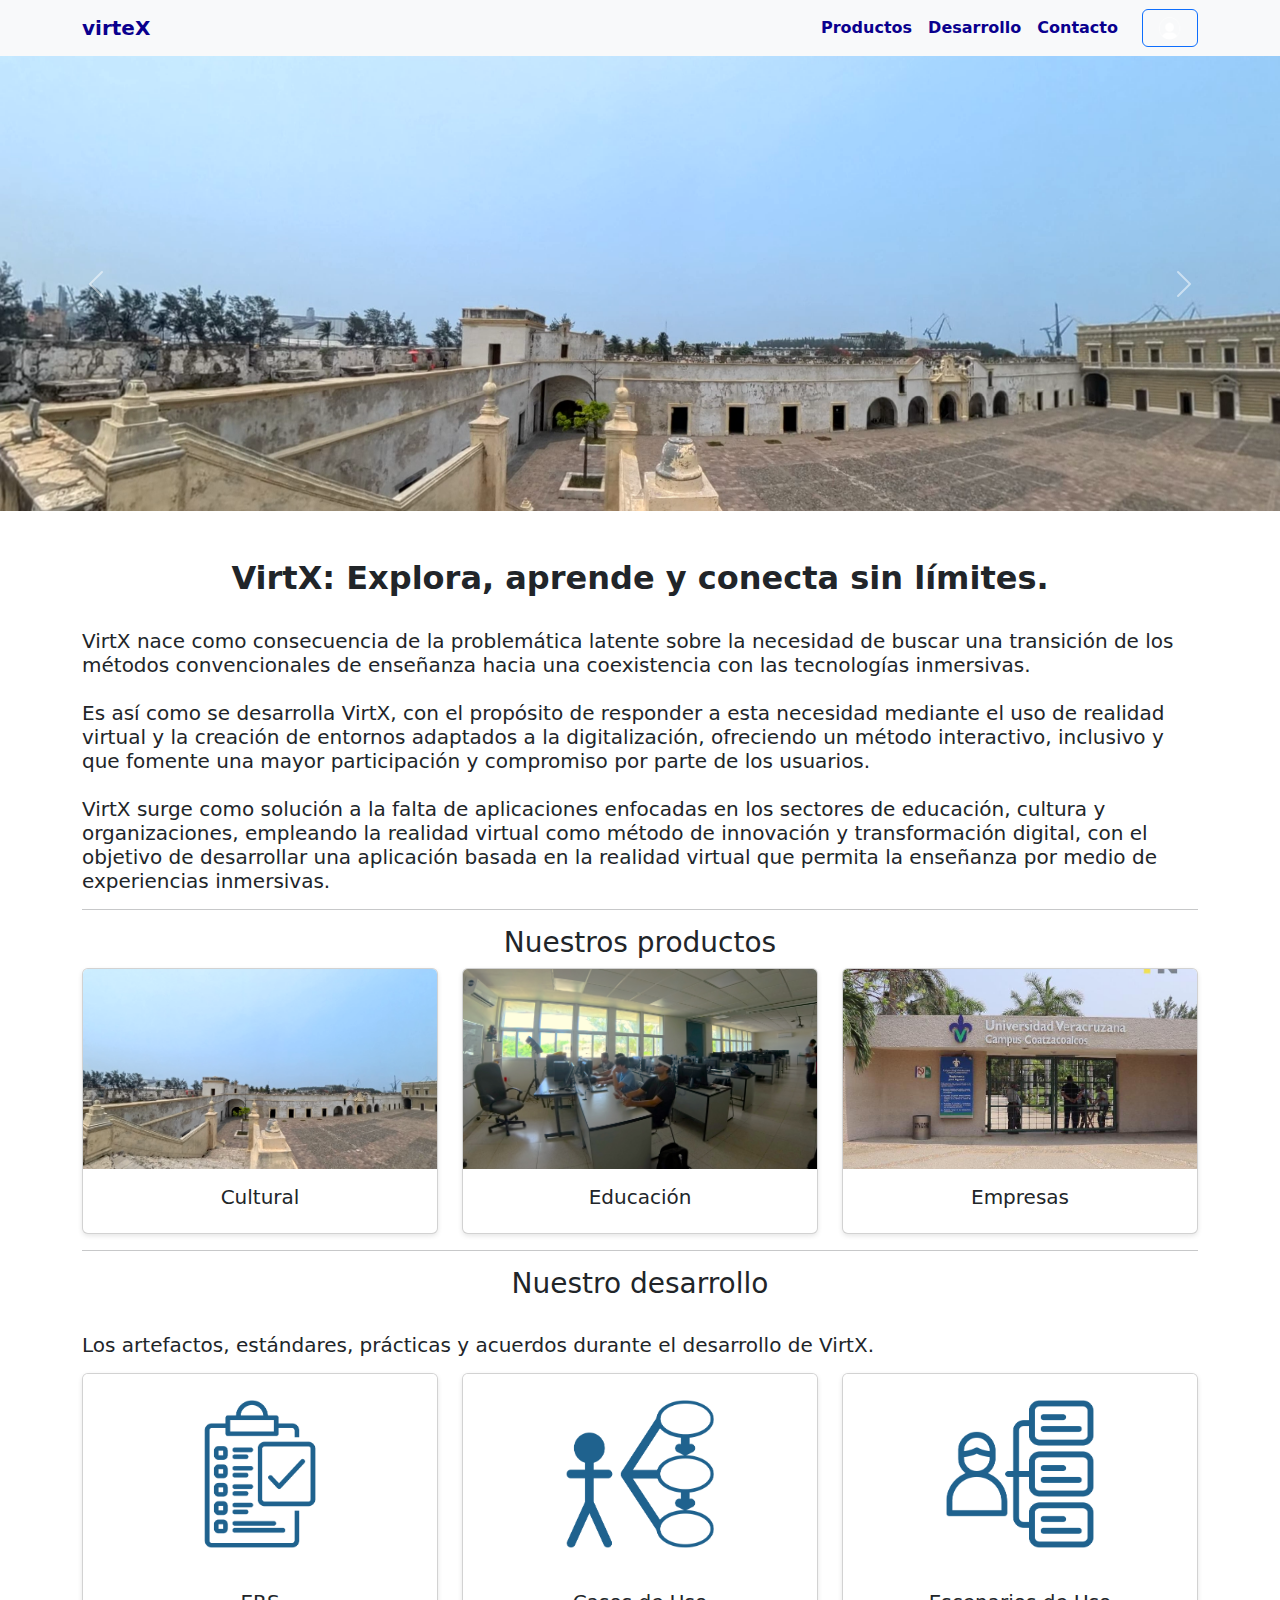
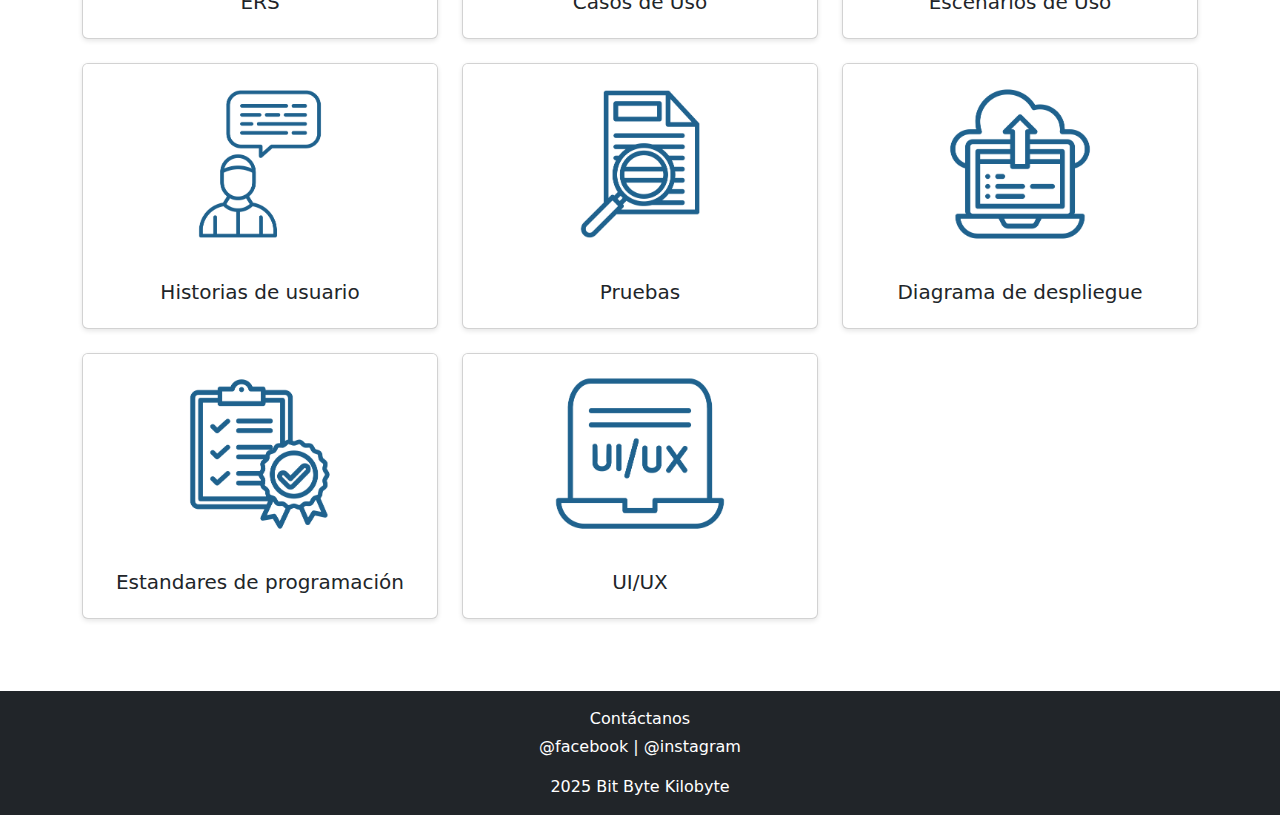
==== index.html @ a764350a "iuuskd" ====
<!DOCTYPE html>
<html lang="es">
<head>
    <meta charset="UTF-8">
    <meta name="viewport" content="width=device-width, initial-scale=1.0">
    <link href="https://fonts.googleapis.com/css2?family=Inter:wght@100;200;300;400;500;600;700;800;900&family=Montserrat:wght@100;200;300;400;500;600;700;800;900&display=swap" rel="stylesheet">
    <link href="main.css" rel="stylesheet">
    <!-- Bootstrap CSS -->
    <link href="https://cdn.jsdelivr.net/npm/bootstrap@5.3.2/dist/css/bootstrap.min.css" rel="stylesheet">
    <title>VirteX</title>
</head>
<body>

<!-- Navbar -->
<nav class="navbar navbar-expand-lg navbar-light bg-light">
    <div class="container">
        <a class="navbar-brand" href="#">virteX</a>
        <button class="navbar-toggler" type="button" data-bs-toggle="collapse" data-bs-target="#navbarNav">
            <span class="navbar-toggler-icon"></span>
        </button>
        <div class="collapse navbar-collapse" id="navbarNav">
            <ul class="navbar-nav ms-auto">
                <li class="nav-item"><a class="nav-link" href="#productos">Productos</a></li>
                <li class="nav-item"><a class="nav-link" href="#desarrollo">Desarrollo</a></li>
                <li class="nav-item"><a class="nav-link" href="#">Contacto</a></li>
            </ul>
            <a href="login.html" class="btn btn-outline-primary ms-3">
                <img src="./images/14.png" alt="Login" width="30">
            </a>
        </div>
    </div>
</nav>

<!-- Carousel -->
<div id="carouselExample" class="carousel slide" data-bs-ride="carousel">
    <div class="carousel-inner">
        <div class="carousel-item active">
            <img src="./images/10.png" class="d-block w-100" alt="Imagen 1">
        </div>
        <div class="carousel-item">
            <img src="./images/12.jpg" class="d-block w-100" alt="Imagen 2">
        </div>
        <div class="carousel-item">
            <img src="./images/11.png" class="d-block w-100" alt="Imagen 3">
        </div>
    </div>
    <button class="carousel-control-prev" type="button" data-bs-target="#carouselExample" data-bs-slide="prev">
        <span class="carousel-control-prev-icon"></span>
    </button>
    <button class="carousel-control-next" type="button" data-bs-target="#carouselExample" data-bs-slide="next">
        <span class="carousel-control-next-icon"></span>
    </button>
</div>


<!-- Main Content -->
<div class="container mt-5">
    <div class="text-center">
        <h2 class="fw-bold">VirtX: Explora, aprende y conecta sin límites.</h2>
        <h3>
        <p class="lead">
            <br>
            VirtX nace como consecuencia de la problemática latente sobre la necesidad de buscar una transición
            de los métodos convencionales de enseñanza hacia una coexistencia con las tecnologías inmersivas.
            <br> <br>
            Es así como se desarrolla VirtX, con el propósito de responder a esta necesidad mediante el uso de realidad
            virtual y la creación de entornos adaptados a la digitalización, ofreciendo un método interactivo, inclusivo
            y que fomente una mayor participación y compromiso por parte de los usuarios.
            <br> <br>
            VirtX surge como solución a la falta de aplicaciones enfocadas en los sectores de educación, cultura y organizaciones,
            empleando la realidad virtual como método de innovación y transformación digital, con el objetivo de desarrollar una
            aplicación basada en la realidad virtual que permita la enseñanza por medio de experiencias inmersivas.
        </p>
        </h3>

    </div>

    <hr>

    <h3 class="text-center" id="productos">Nuestros productos</h3>
    <div class="row text-center">
        <div class="col-md-4">
            <div class="card">
                <img src="./images/10.png" class="card-img-top" alt="Cultural">
                <div class="card-body">
                    <h5 class="card-title">Cultural</h5>
                </div>
            </div>
        </div>
        <div class="col-md-4">
            <div class="card">
                <img src="./images/20.jpg" class="card-img-top" alt="Educación">
                <div class="card-body">
                    <h5 class="card-title">Educación</h5>

                </div>
            </div>
        </div>
        <div class="col-md-4">
            <div class="card">
                <img src="./images/21.jpeg" class="card-img-top" alt="Empresas">
                <div class="card-body">
                    <h5 class="card-title">Empresas</h5>
                </div>
            </div>
        </div>
    </div>

    <hr>

    <h3 class="text-center" id="desarrollo">Nuestro desarrollo</h3>

    <div class="text-center">
        <h3>
            <p class="lead">
                <br>
                Los artefactos, estándares, prácticas y acuerdos durante el desarrollo de VirtX.

            </p>
        </h3>

    </div>


    <div class="row text-center">
        <div class="col-md-4">
            <div class="card">
                <a href="./docs/descarga.pdf" download>
                    <img src="./images/22.png" class="card-img-top" alt="Especificación de Requerimientos de Software">
                </a>
                <div class="card-body">
                    <h5 class="card-title">ERS</h5>
                </div>
            </div>
        </div>
        <div class="col-md-4">
            <div class="card">
                <img src="./images/24.png" class="card-img-top" alt="Casos de uso">
                <div class="card-body">
                    <h5 class="card-title">Casos de Uso</h5>
                </div>
            </div>
        </div>
        <div class="col-md-4">
            <div class="card">
                <img src="./images/23.png" class="card-img-top" alt="Escenarios de uso">
                <div class="card-body">
                    <h5 class="card-title">Escenarios de Uso</h5>
                </div>
            </div>
            <br>
        </div>

        <br>
        <br>

        <div class="col-md-4">
            <div class="card">
                <img src="./images/25.png" class="card-img-top" alt="Historias de usuario">
                <div class="card-body">
                    <h5 class="card-title">Historias de usuario</h5>
                </div>
            </div>
        </div>

        <div class="col-md-4">
            <div class="card">
                <img src="./images/26.png" class="card-img-top" alt="Pruebas">
                <div class="card-body">
                    <h5 class="card-title">Pruebas</h5>
                </div>
            </div>
            <br>
        </div>

        <div class="col-md-4">
            <div class="card">
                <img src="./images/27.png" class="card-img-top" alt="Diagrama de despliegue">
                <div class="card-body">
                    <h5 class="card-title">Diagrama de despliegue</h5>
                </div>
            </div>
            <br>
        </div>

        <div class="col-md-4">
            <div class="card">
                <img src="./images/28.png" class="card-img-top" alt="Estandares de programación">
                <div class="card-body">
                    <h5 class="card-title">Estandares de programación</h5>
                </div>
            </div>
        </div>

        <div class="col-md-4">
            <div class="card">
                <img src="./images/29.png" class="card-img-top" alt="Diagrama de clases">
                <div class="card-body">
                    <h5 class="card-title">UI/UX</h5>
                </div>
            </div>
            <br>
        </div>

    </div>
</div>

<!-- Footer -->
<footer class="bg-dark text-white text-center p-3 mt-5">
    <p class="mb-1">Contáctanos</p>
    <p>@facebook | @instagram</p>
    <p class="mb-0"> 2025 Bit Byte Kilobyte</p>
</footer>

<!-- Bootstrap JS -->
<script src="https://cdn.jsdelivr.net/npm/bootstrap@5.3.2/dist/js/bootstrap.bundle.min.js"></script>
</body>
</html>
---- main.css ----
/* Archivo CSS optimizado para Bootstrap */

/* Estilos globales */
body {
  font-family: 'Inter', sans-serif;
  background-color: #EEEEEE;
  line-height: 1.6;
  display: flex;
  flex-direction: column;
  min-height: 100vh;


}

/* Ajustes del navbar */
.navbar {
  background: rgba(0, 0, 0, 0.7) !important;
}
.navbar-brand,
.navbar-nav .nav-link {
  color: #0a008e !important;
  font-weight: bold !important;
}
.navbar-nav .nav-link:hover {
  color: #f0a500 !important;
}

/* Ajuste de iconos de usuario */
.user-icons img {
  width: 40px;
  height: 40px;
  cursor: pointer;
}

/* Ajuste del carrusel */
.carousel-item img {
  height: 455px;
  object-fit: cover;
}

/* Estilos para secciones */
h2 {
  text-align: center;
  font-weight: bold;
}

h3 {
  text-align: left;
  font-weight: 900;
}

/* Estilos de tarjetas */
.card {
  border-radius: 15px;
  box-shadow: 0 2px 5px rgba(0, 0, 0, 0.1);
}
.card-img-top {
  border-radius: 15px 15px 0 0;
  height: 200px;
  object-fit: cover;
}

/* Separador */
.custom-separator {
  width: 90%;
  margin: 2rem auto;
  height: 3px;
  background-color: #ccc;
  border-radius: 5px;
}

/* Footer */
footer {
  background-color: #134374;
  color: white;
  padding: 1.3rem;
  text-align: center;
  margin-top: auto;
}
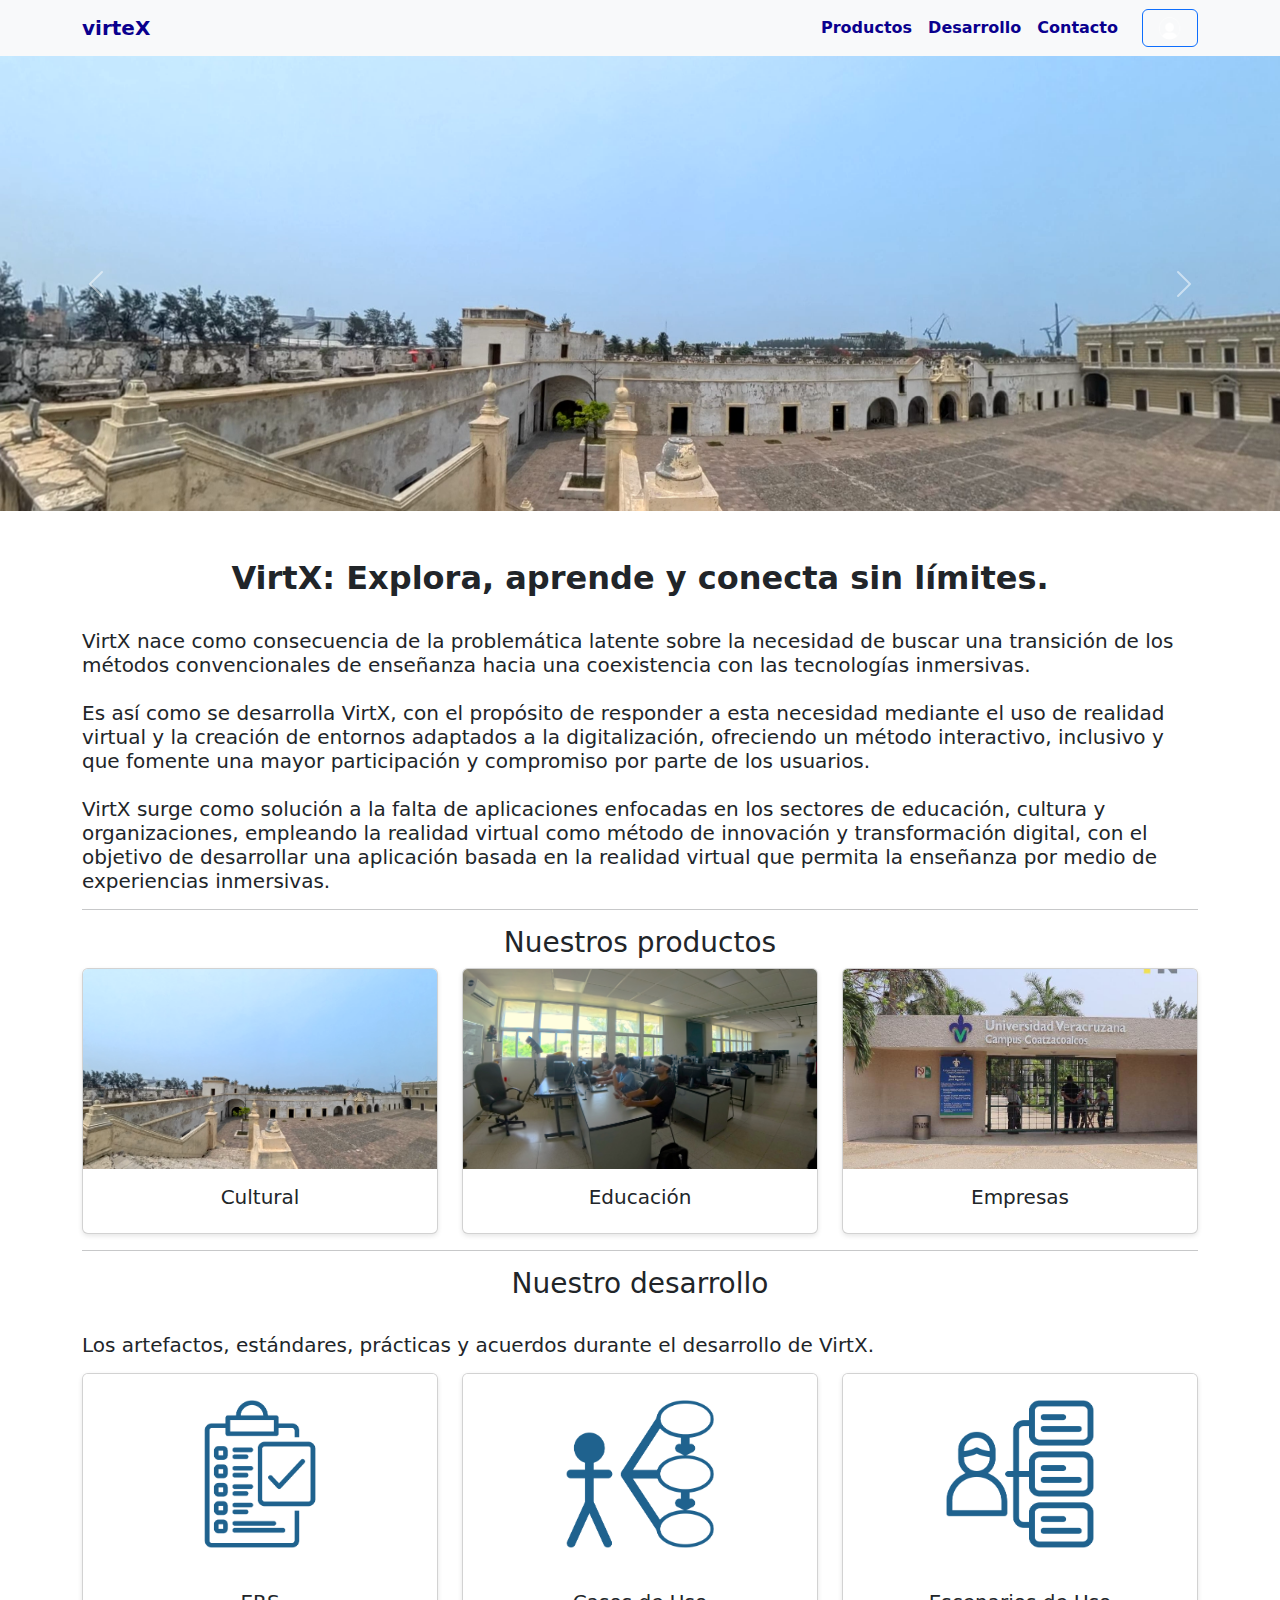
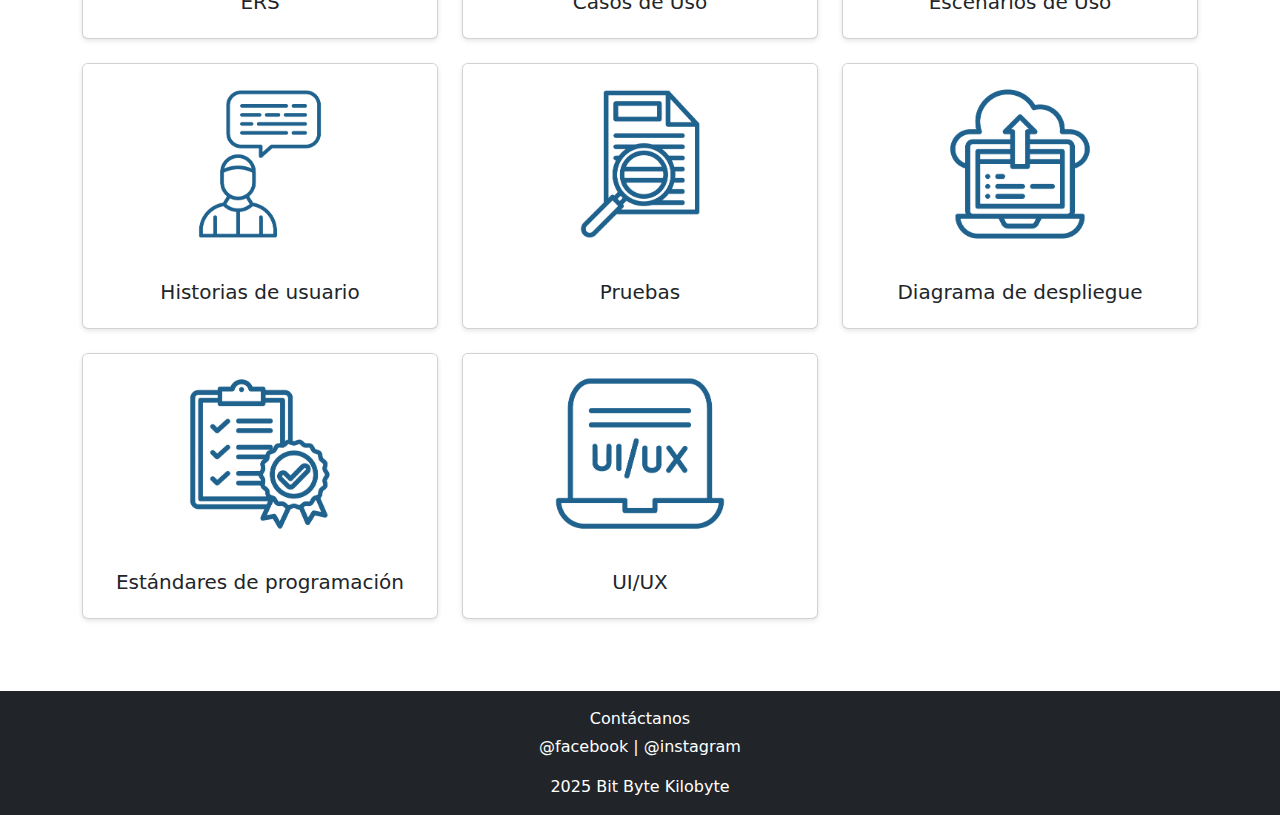
==== commit 74eb3590: "iuuskd" ====
--- a/index.html
+++ b/index.html
@@ -187,7 +187,7 @@
             <div class="card">
                 <img src="./images/28.png" class="card-img-top" alt="Estandares de programación">
                 <div class="card-body">
-                    <h5 class="card-title">Estandares de programación</h5>
+                    <h5 class="card-title">Estándares de programación</h5>
                 </div>
             </div>
         </div>
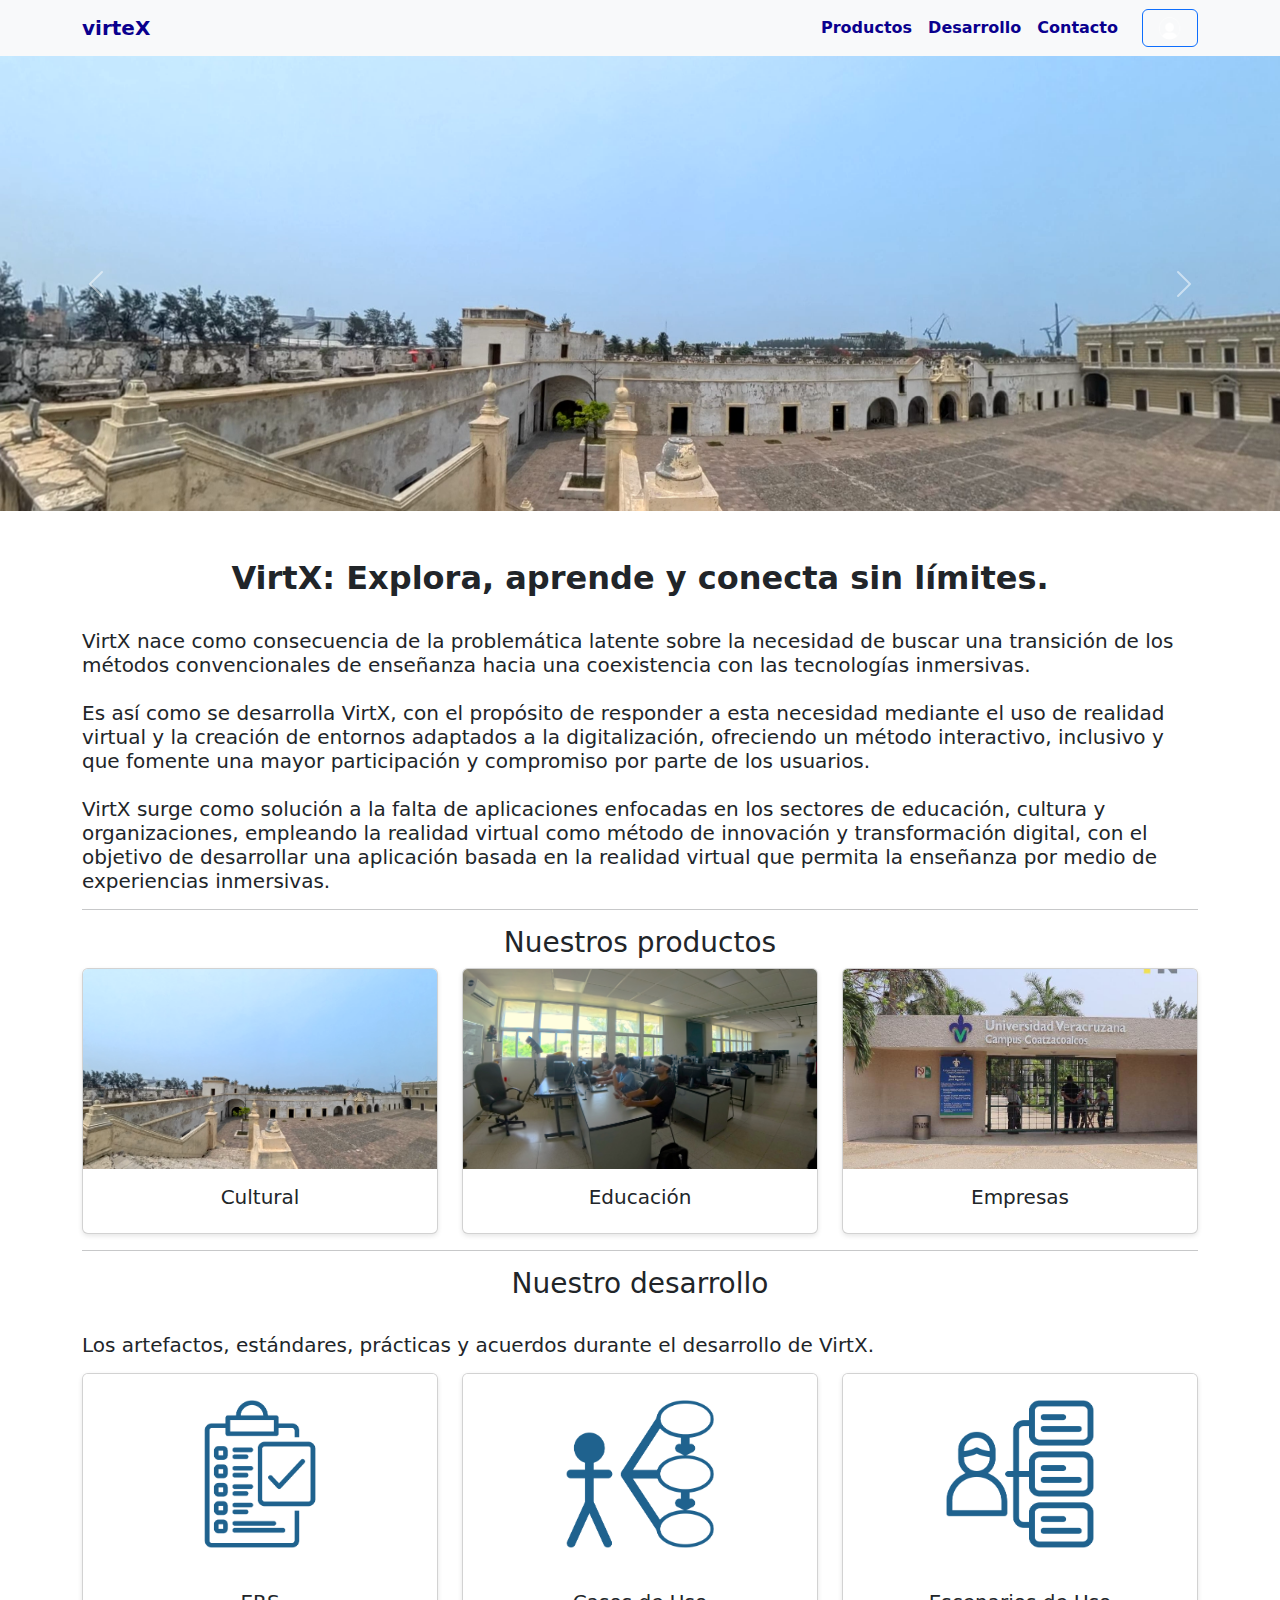
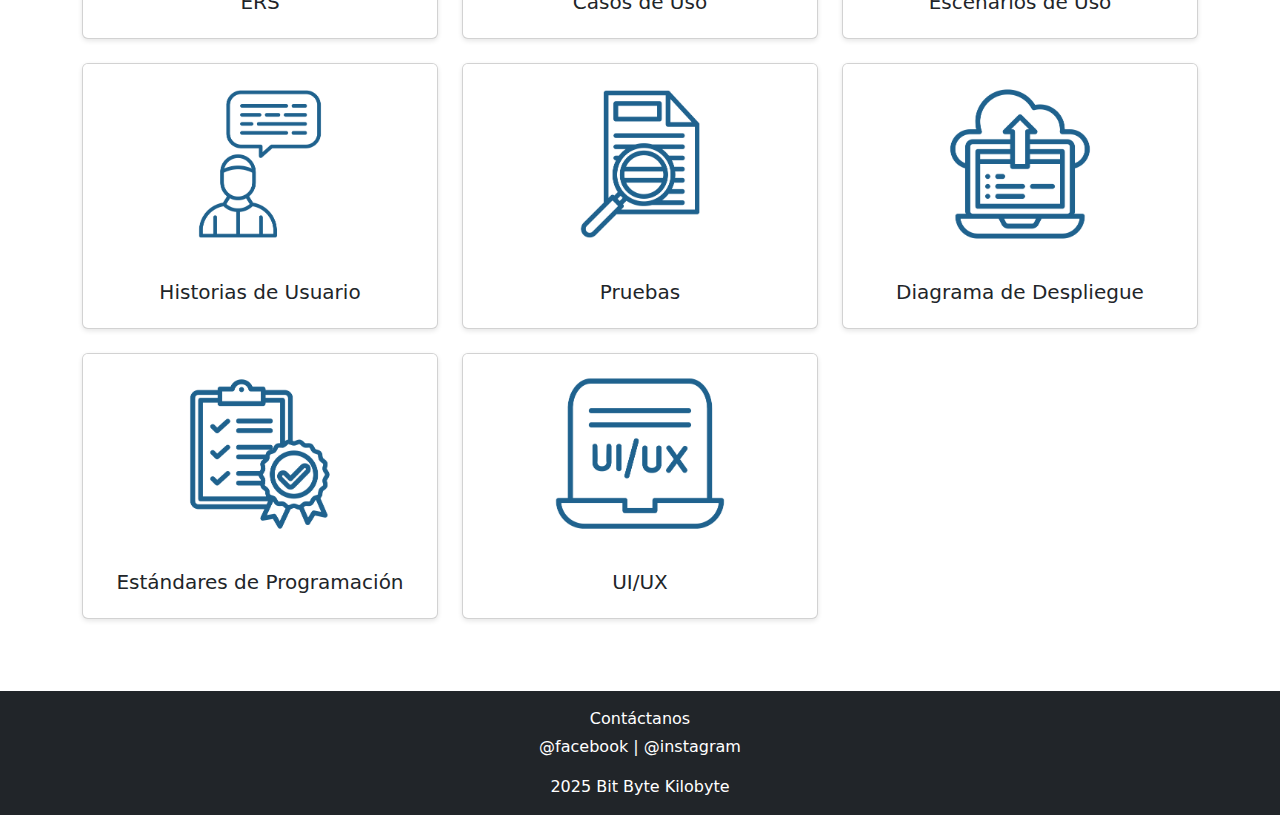
==== commit 8c7d0cf4: "iuuskd" ====
--- a/index.html
+++ b/index.html
@@ -158,7 +158,7 @@
             <div class="card">
                 <img src="./images/25.png" class="card-img-top" alt="Historias de usuario">
                 <div class="card-body">
-                    <h5 class="card-title">Historias de usuario</h5>
+                    <h5 class="card-title">Historias de Usuario</h5>
                 </div>
             </div>
         </div>
@@ -177,7 +177,7 @@
             <div class="card">
                 <img src="./images/27.png" class="card-img-top" alt="Diagrama de despliegue">
                 <div class="card-body">
-                    <h5 class="card-title">Diagrama de despliegue</h5>
+                    <h5 class="card-title">Diagrama de Despliegue</h5>
                 </div>
             </div>
             <br>
@@ -187,7 +187,7 @@
             <div class="card">
                 <img src="./images/28.png" class="card-img-top" alt="Estandares de programación">
                 <div class="card-body">
-                    <h5 class="card-title">Estándares de programación</h5>
+                    <h5 class="card-title">Estándares de Programación</h5>
                 </div>
             </div>
         </div>
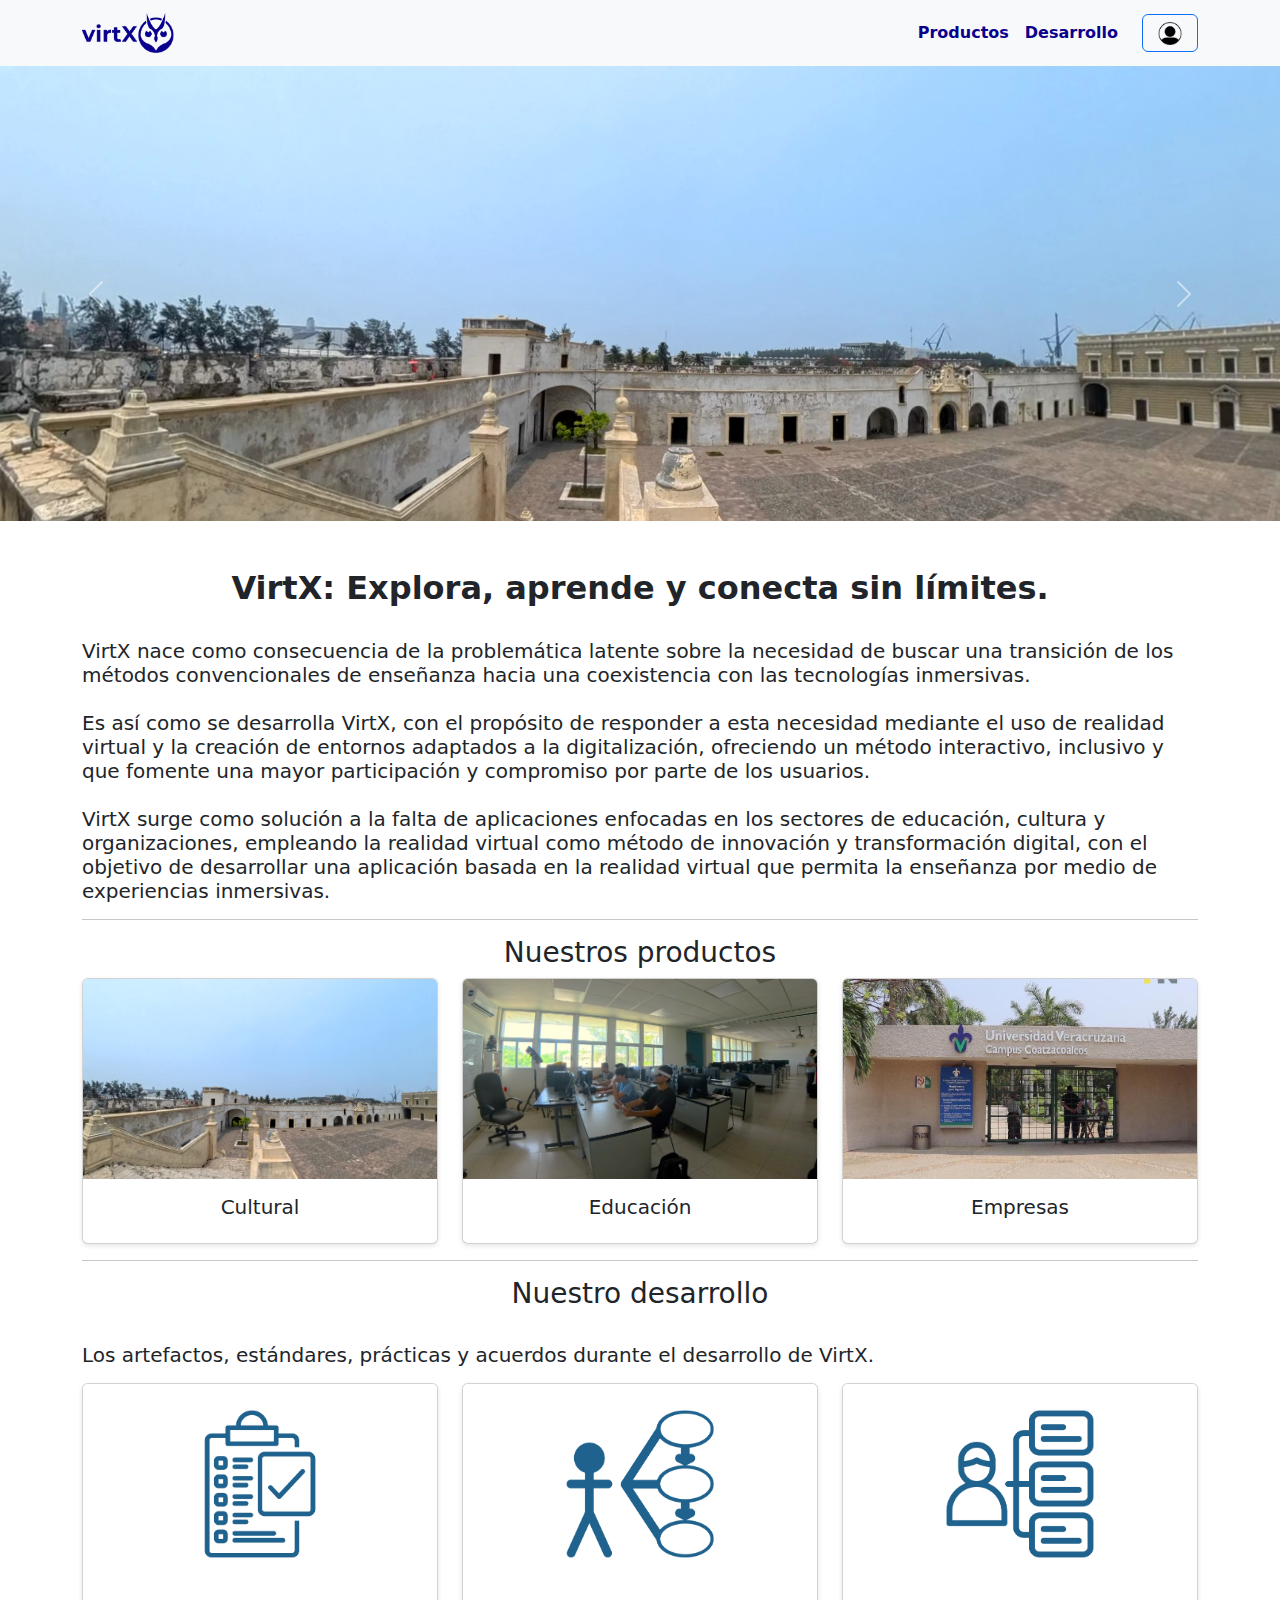
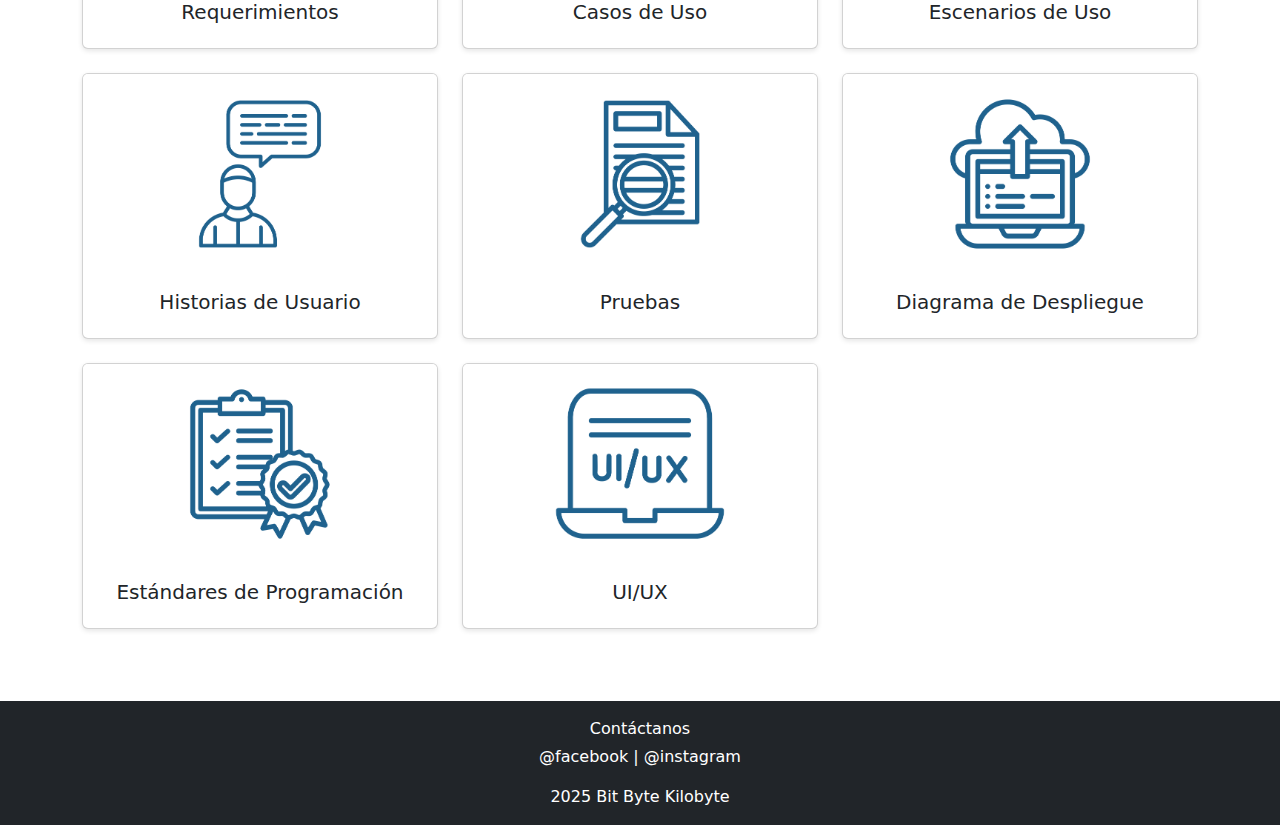
==== commit 28f8db58: "docs, logo, icon" ====
--- a/index.html
+++ b/index.html
@@ -14,7 +14,10 @@
 <!-- Navbar -->
 <nav class="navbar navbar-expand-lg navbar-light bg-light">
     <div class="container">
-        <a class="navbar-brand" href="#">virteX</a>
+        <a class="navbar-brand" href="#">
+            <img src="./images/logo.png" alt="virteX Logo" height="40" class="d-inline-block align-top">
+        </a>
+
         <button class="navbar-toggler" type="button" data-bs-toggle="collapse" data-bs-target="#navbarNav">
             <span class="navbar-toggler-icon"></span>
         </button>
@@ -22,7 +25,6 @@
             <ul class="navbar-nav ms-auto">
                 <li class="nav-item"><a class="nav-link" href="#productos">Productos</a></li>
                 <li class="nav-item"><a class="nav-link" href="#desarrollo">Desarrollo</a></li>
-                <li class="nav-item"><a class="nav-link" href="#">Contacto</a></li>
             </ul>
             <a href="login.html" class="btn btn-outline-primary ms-3">
                 <img src="./images/14.png" alt="Login" width="30">
@@ -125,17 +127,20 @@
     <div class="row text-center">
         <div class="col-md-4">
             <div class="card">
-                <a href="./docs/descarga.pdf" download>
+
+                <a href="./docs/Requisitos.pdf" target="_blank">
                     <img src="./images/22.png" class="card-img-top" alt="Especificación de Requerimientos de Software">
                 </a>
                 <div class="card-body">
-                    <h5 class="card-title">ERS</h5>
-                </div>
-            </div>
-        </div>
-        <div class="col-md-4">
-            <div class="card">
+                    <h5 class="card-title">Requerimientos</h5>
+                </div>
+            </div>
+        </div>
+        <div class="col-md-4">
+            <div class="card">
+                <a href="./docs/Casos%20de%20Uso.pdf" target="_blank">
                 <img src="./images/24.png" class="card-img-top" alt="Casos de uso">
+                </a>
                 <div class="card-body">
                     <h5 class="card-title">Casos de Uso</h5>
                 </div>
@@ -143,7 +148,9 @@
         </div>
         <div class="col-md-4">
             <div class="card">
+                <a href="./docs/Escenarios%20de%20Uso.pdf" target="_blank">
                 <img src="./images/23.png" class="card-img-top" alt="Escenarios de uso">
+                </a>
                 <div class="card-body">
                     <h5 class="card-title">Escenarios de Uso</h5>
                 </div>
@@ -165,7 +172,9 @@
 
         <div class="col-md-4">
             <div class="card">
+                <a href="./docs/Pruebas.pdf" target="_blank">
                 <img src="./images/26.png" class="card-img-top" alt="Pruebas">
+                </a>
                 <div class="card-body">
                     <h5 class="card-title">Pruebas</h5>
                 </div>
@@ -175,7 +184,9 @@
 
         <div class="col-md-4">
             <div class="card">
+                <a href="./docs/Diagrama%20Despliegue.pdf" target="_blank">
                 <img src="./images/27.png" class="card-img-top" alt="Diagrama de despliegue">
+                </a>
                 <div class="card-body">
                     <h5 class="card-title">Diagrama de Despliegue</h5>
                 </div>
@@ -185,7 +196,9 @@
 
         <div class="col-md-4">
             <div class="card">
+                <a href="./docs/Estandares%20Técnicos.pdf" target="_blank">
                 <img src="./images/28.png" class="card-img-top" alt="Estandares de programación">
+                </a>
                 <div class="card-body">
                     <h5 class="card-title">Estándares de Programación</h5>
                 </div>
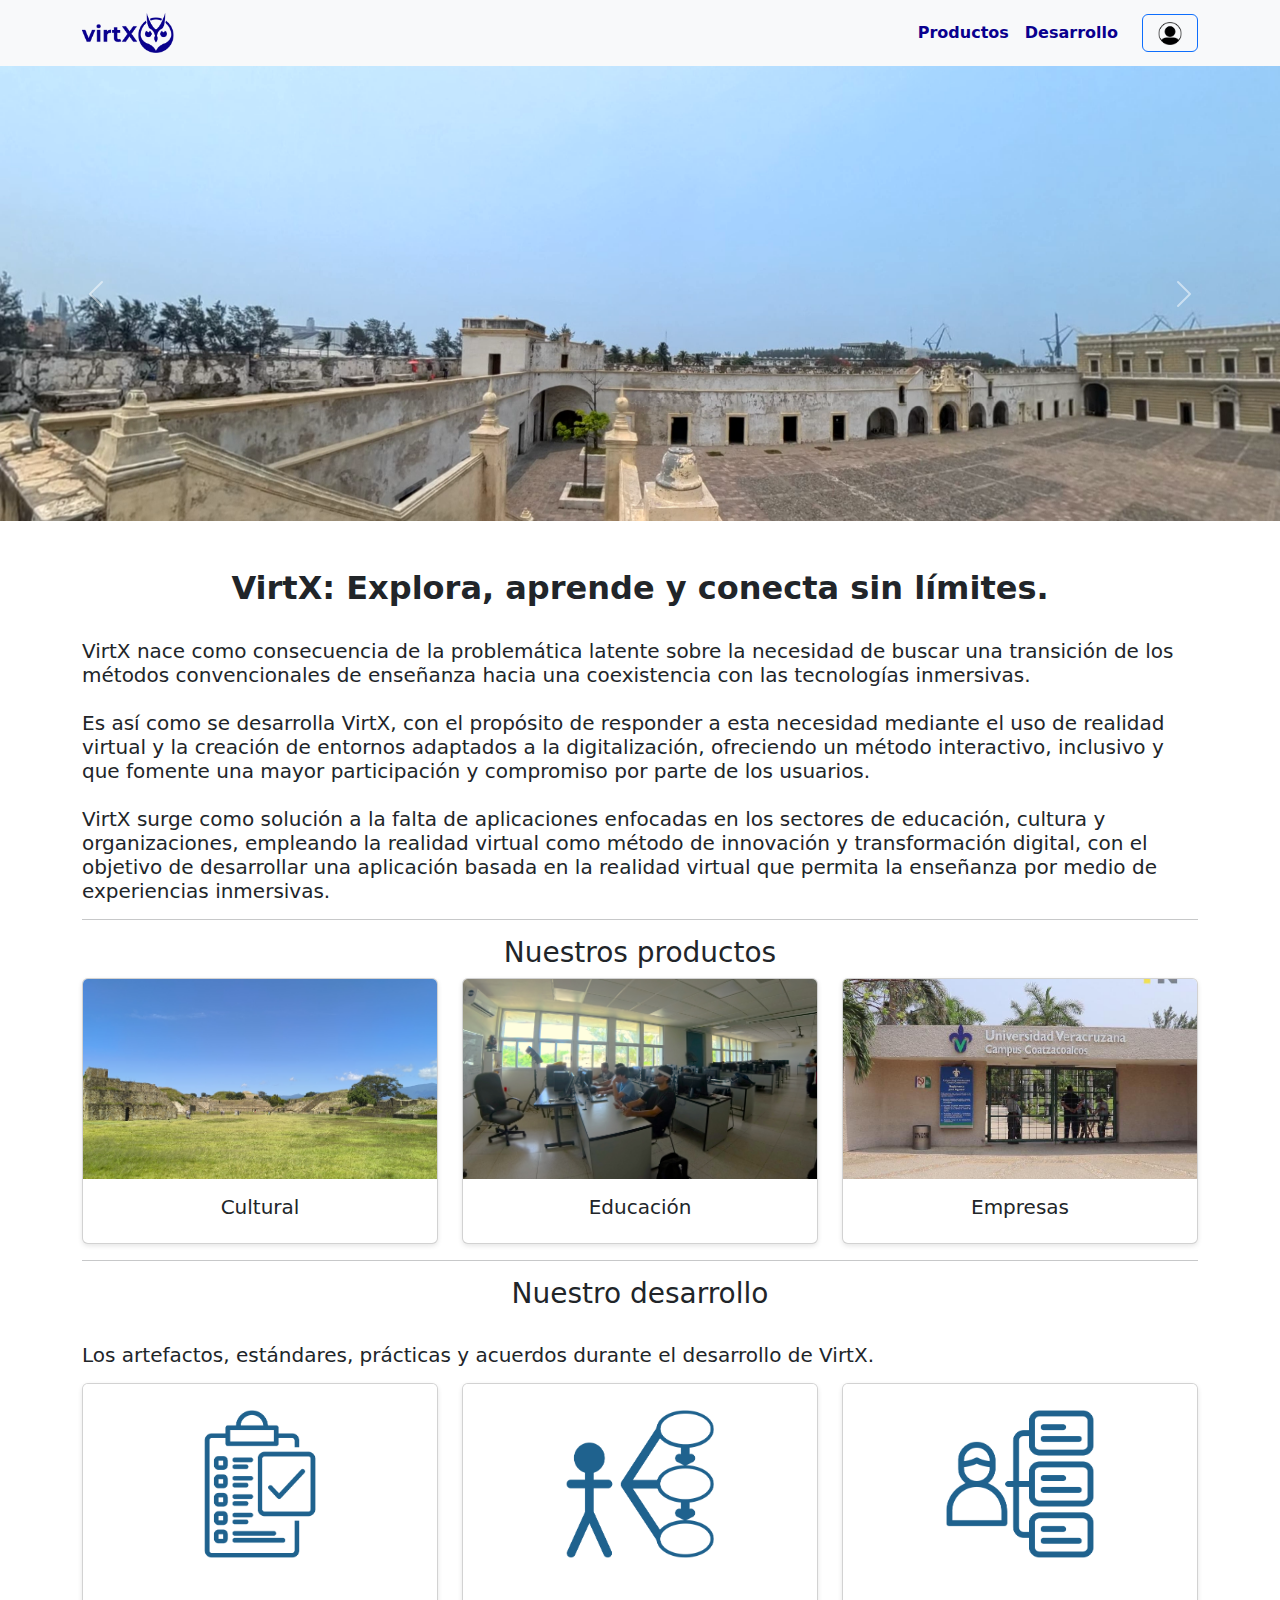
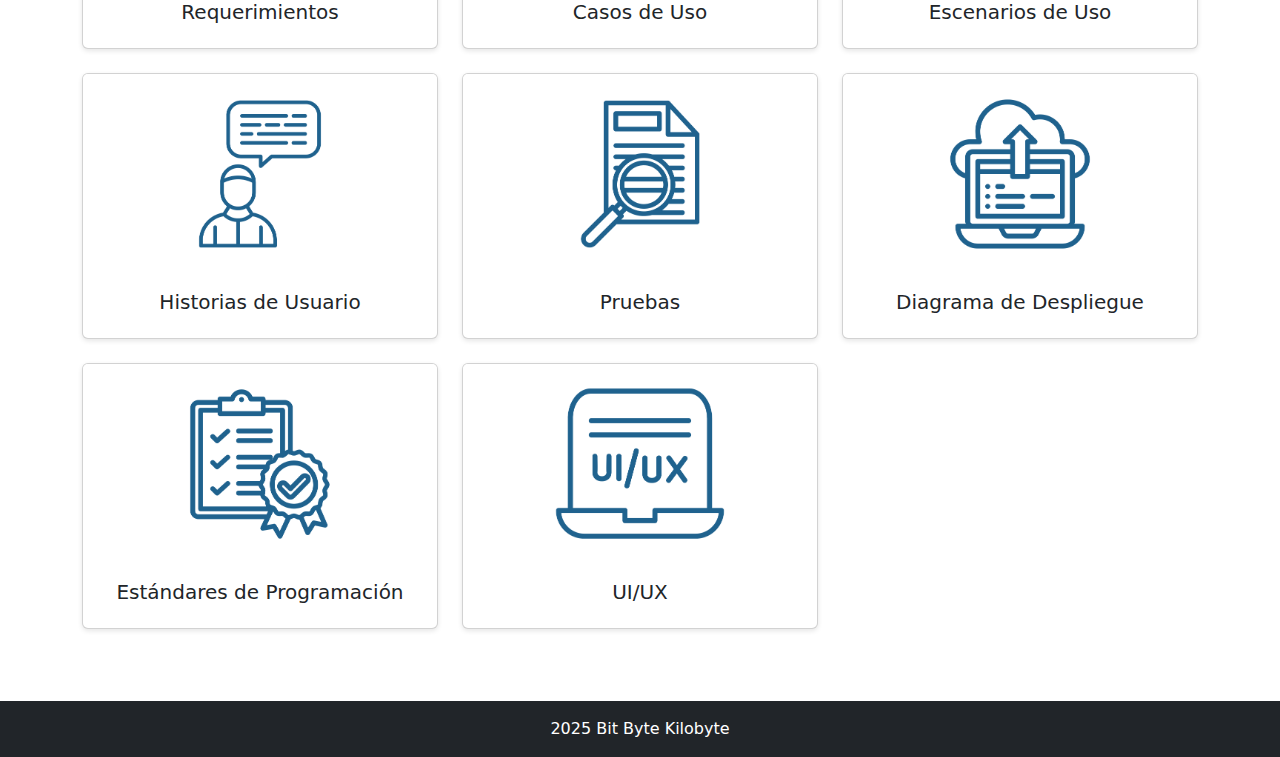
==== commit 51b9ed4f: "nueva foto cultural" ====
--- a/index.html
+++ b/index.html
@@ -83,7 +83,7 @@
     <div class="row text-center">
         <div class="col-md-4">
             <div class="card">
-                <img src="./images/10.png" class="card-img-top" alt="Cultural">
+                <img src="./images/30.jpeg" class="card-img-top" alt="Cultural">
                 <div class="card-body">
                     <h5 class="card-title">Cultural</h5>
                 </div>
@@ -136,6 +136,7 @@
                 </div>
             </div>
         </div>
+        <br>
         <div class="col-md-4">
             <div class="card">
                 <a href="./docs/Casos%20de%20Uso.pdf" target="_blank">
@@ -146,6 +147,7 @@
                 </div>
             </div>
         </div>
+        <br>
         <div class="col-md-4">
             <div class="card">
                 <a href="./docs/Escenarios%20de%20Uso.pdf" target="_blank">
@@ -169,7 +171,7 @@
                 </div>
             </div>
         </div>
-
+        <br>
         <div class="col-md-4">
             <div class="card">
                 <a href="./docs/Pruebas.pdf" target="_blank">
@@ -204,7 +206,7 @@
                 </div>
             </div>
         </div>
-
+        <br>
         <div class="col-md-4">
             <div class="card">
                 <img src="./images/29.png" class="card-img-top" alt="Diagrama de clases">
@@ -220,8 +222,6 @@
 
 <!-- Footer -->
 <footer class="bg-dark text-white text-center p-3 mt-5">
-    <p class="mb-1">Contáctanos</p>
-    <p>@facebook | @instagram</p>
     <p class="mb-0"> 2025 Bit Byte Kilobyte</p>
 </footer>
 
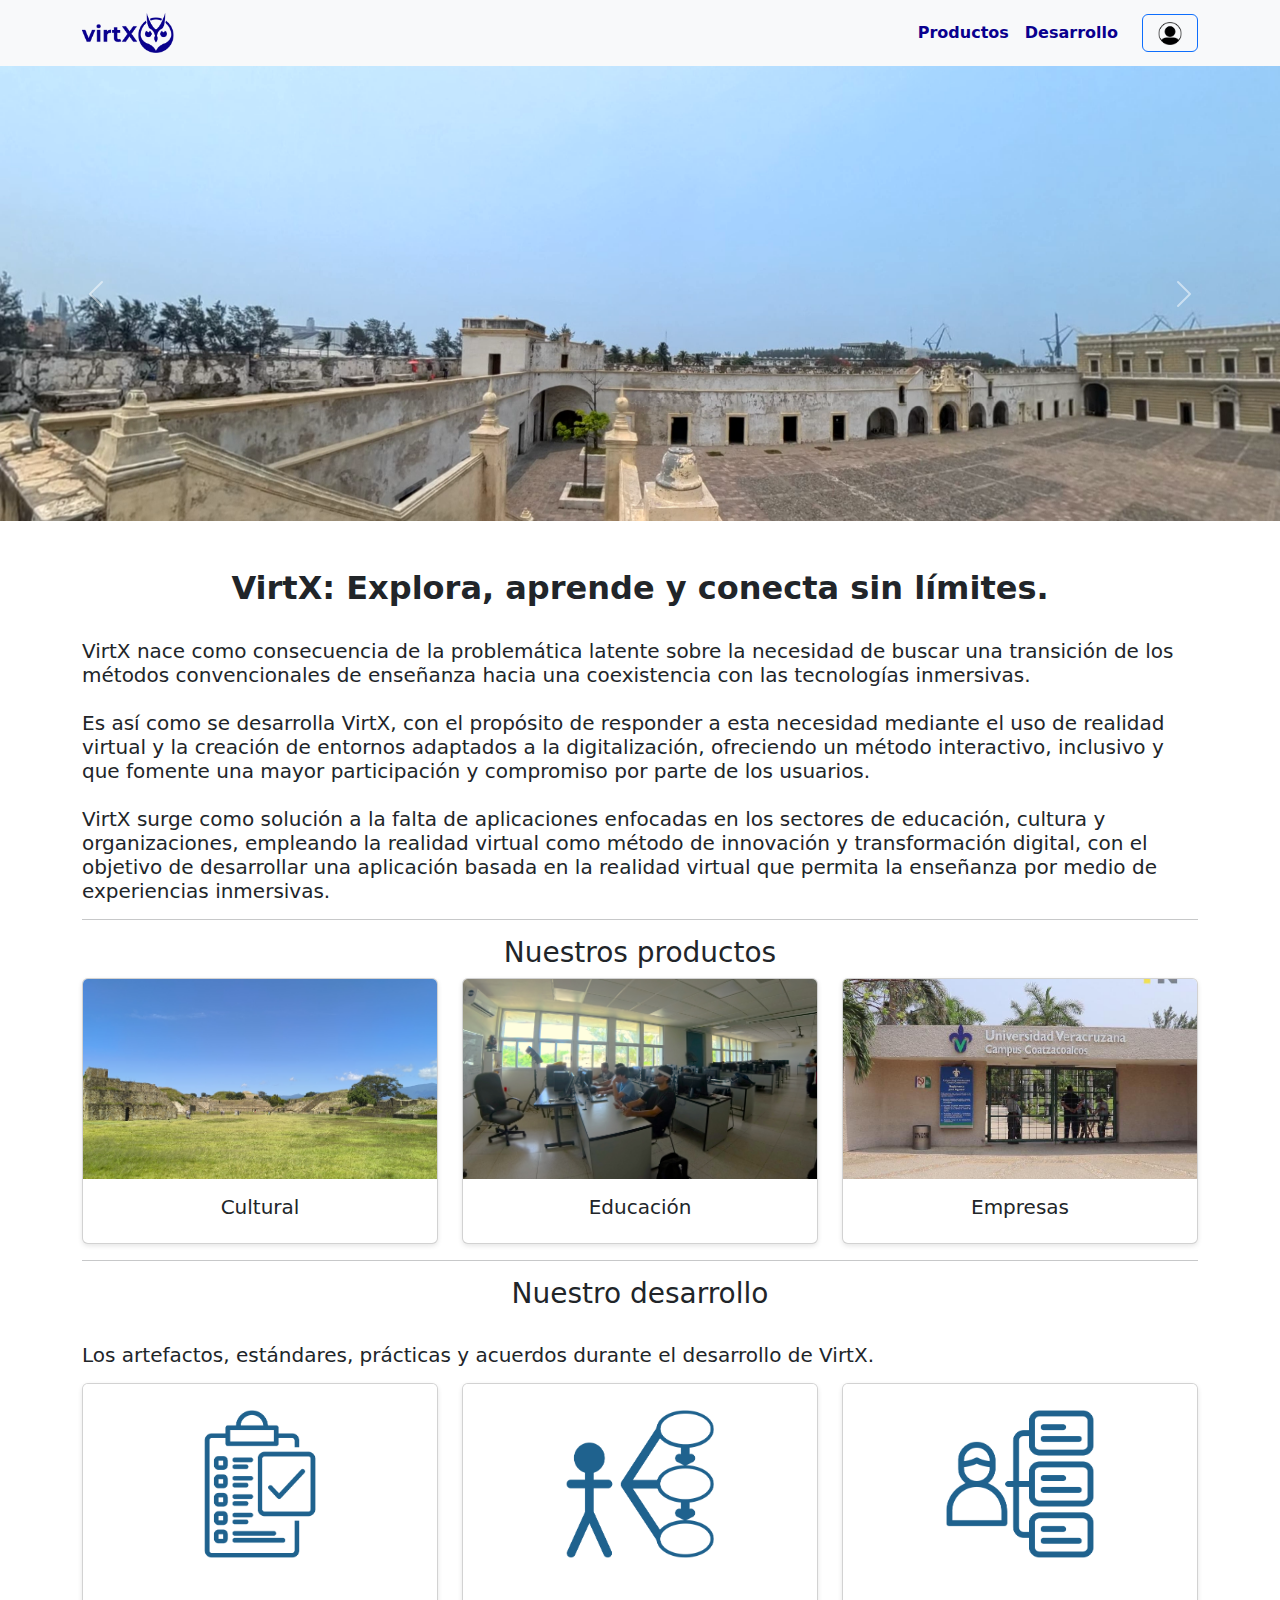
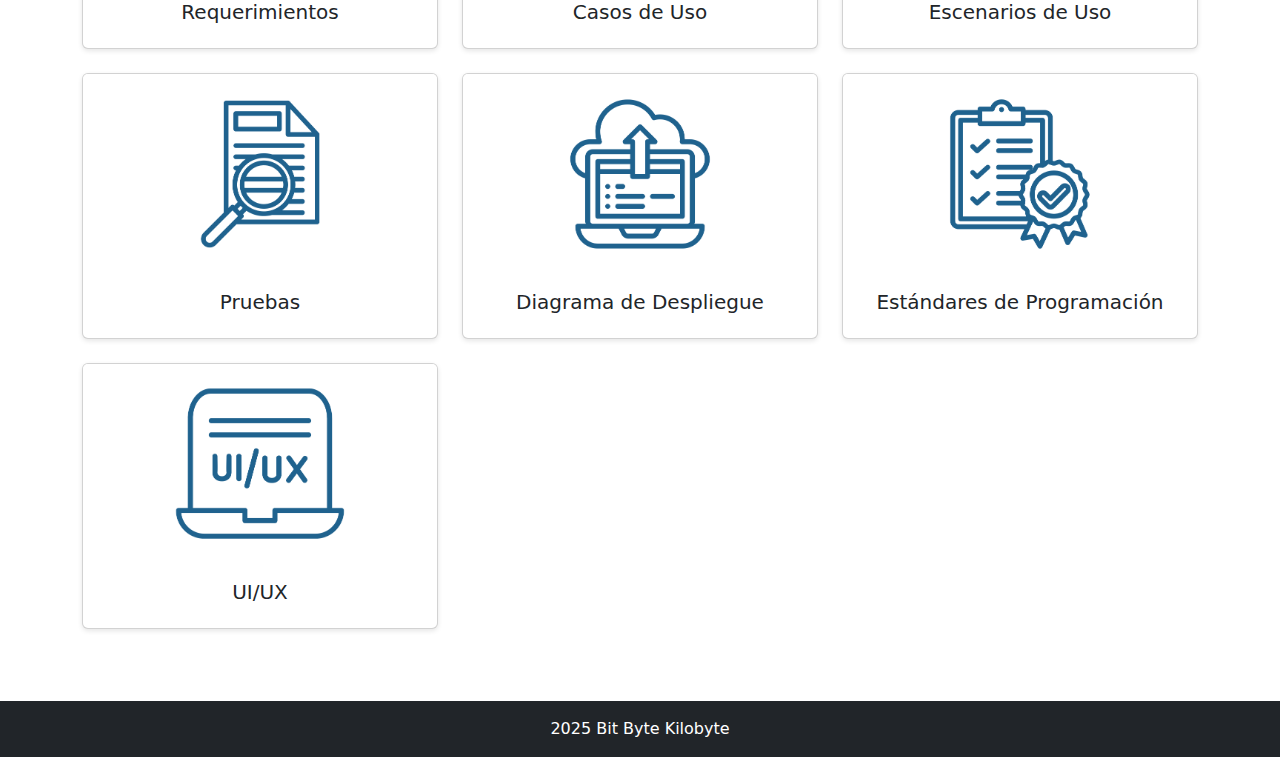
==== commit 3075b797: "agregue ui borre historias" ====
--- a/index.html
+++ b/index.html
@@ -162,16 +162,6 @@
 
         <br>
         <br>
-
-        <div class="col-md-4">
-            <div class="card">
-                <img src="./images/25.png" class="card-img-top" alt="Historias de usuario">
-                <div class="card-body">
-                    <h5 class="card-title">Historias de Usuario</h5>
-                </div>
-            </div>
-        </div>
-        <br>
         <div class="col-md-4">
             <div class="card">
                 <a href="./docs/Pruebas.pdf" target="_blank">
@@ -209,7 +199,9 @@
         <br>
         <div class="col-md-4">
             <div class="card">
-                <img src="./images/29.png" class="card-img-top" alt="Diagrama de clases">
+                <a href="./docs/Diseño%20de%20Interfaces.pdf" target="_blank">
+                <img src="./images/29.png" class="card-img-top" alt="UI UX">
+                </a>
                 <div class="card-body">
                     <h5 class="card-title">UI/UX</h5>
                 </div>
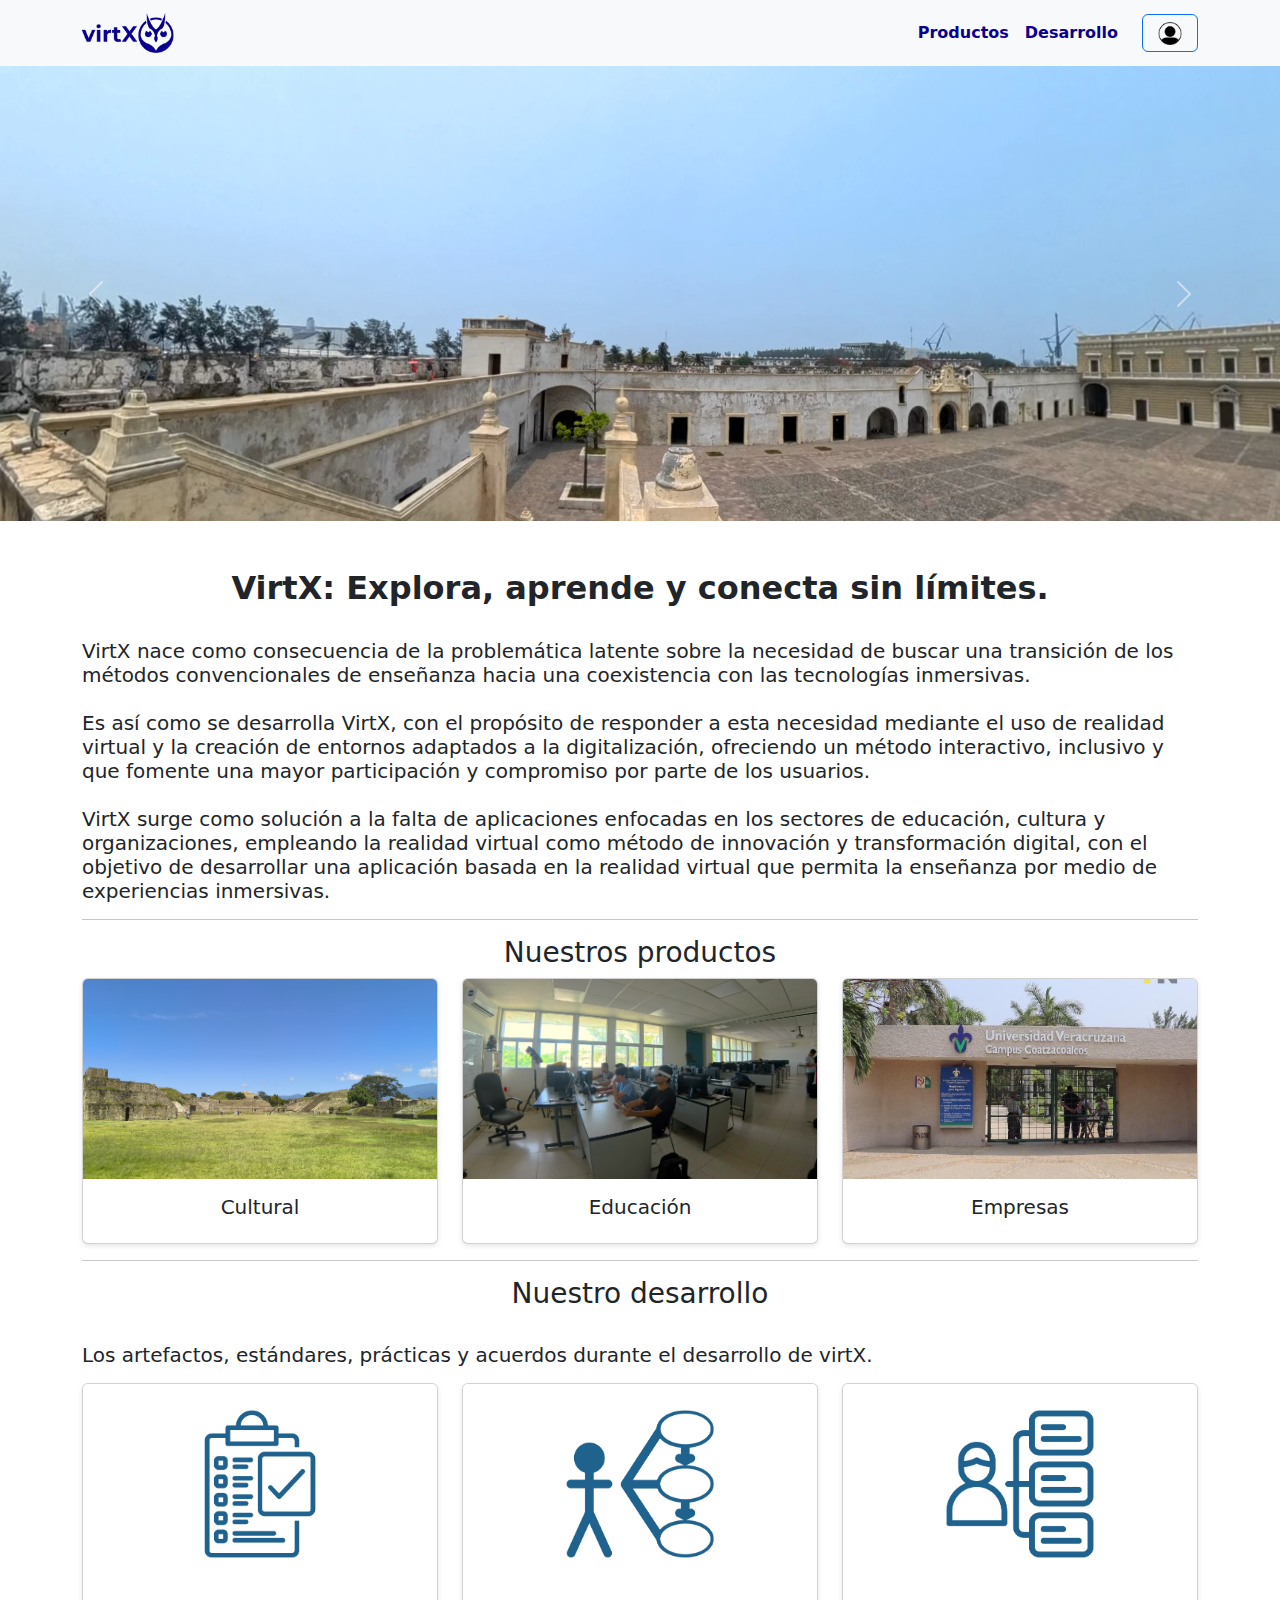
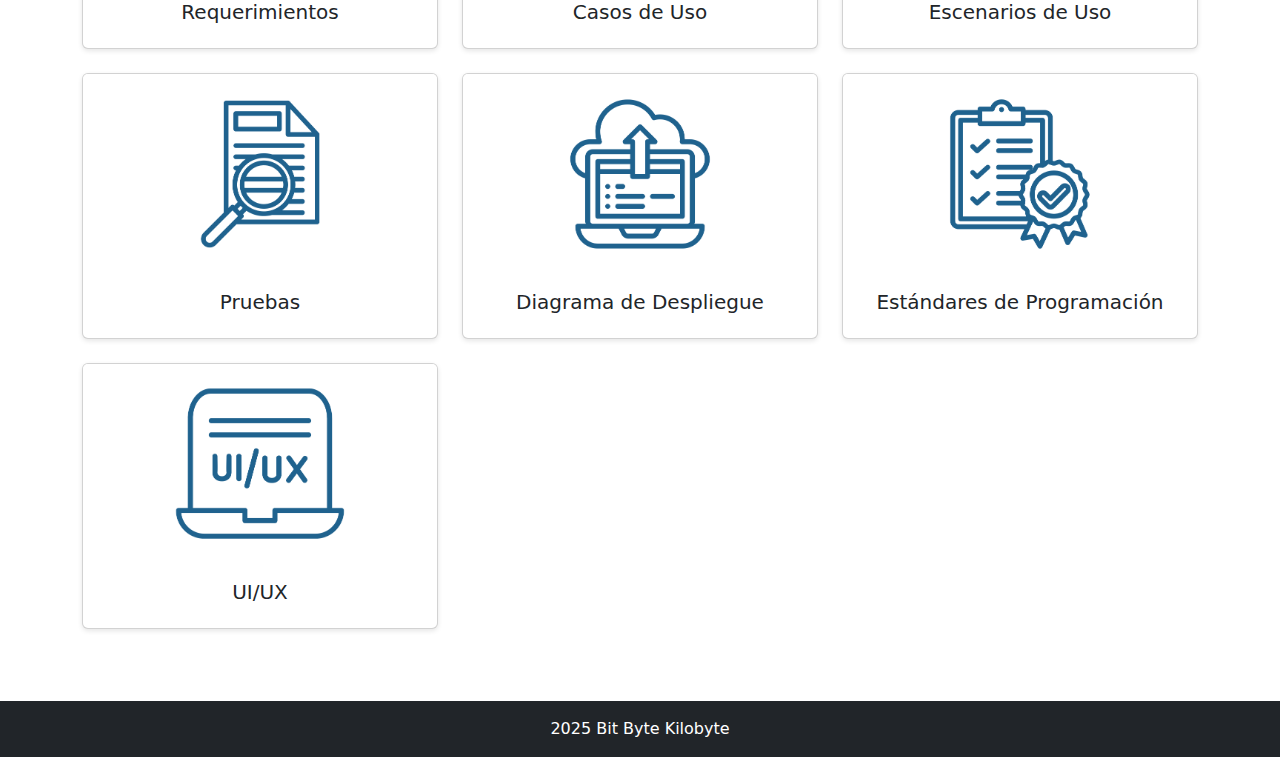
==== commit 436c31de: "una v" ====
--- a/index.html
+++ b/index.html
@@ -116,7 +116,7 @@
         <h3>
             <p class="lead">
                 <br>
-                Los artefactos, estándares, prácticas y acuerdos durante el desarrollo de VirtX.
+                Los artefactos, estándares, prácticas y acuerdos durante el desarrollo de virtX.
 
             </p>
         </h3>
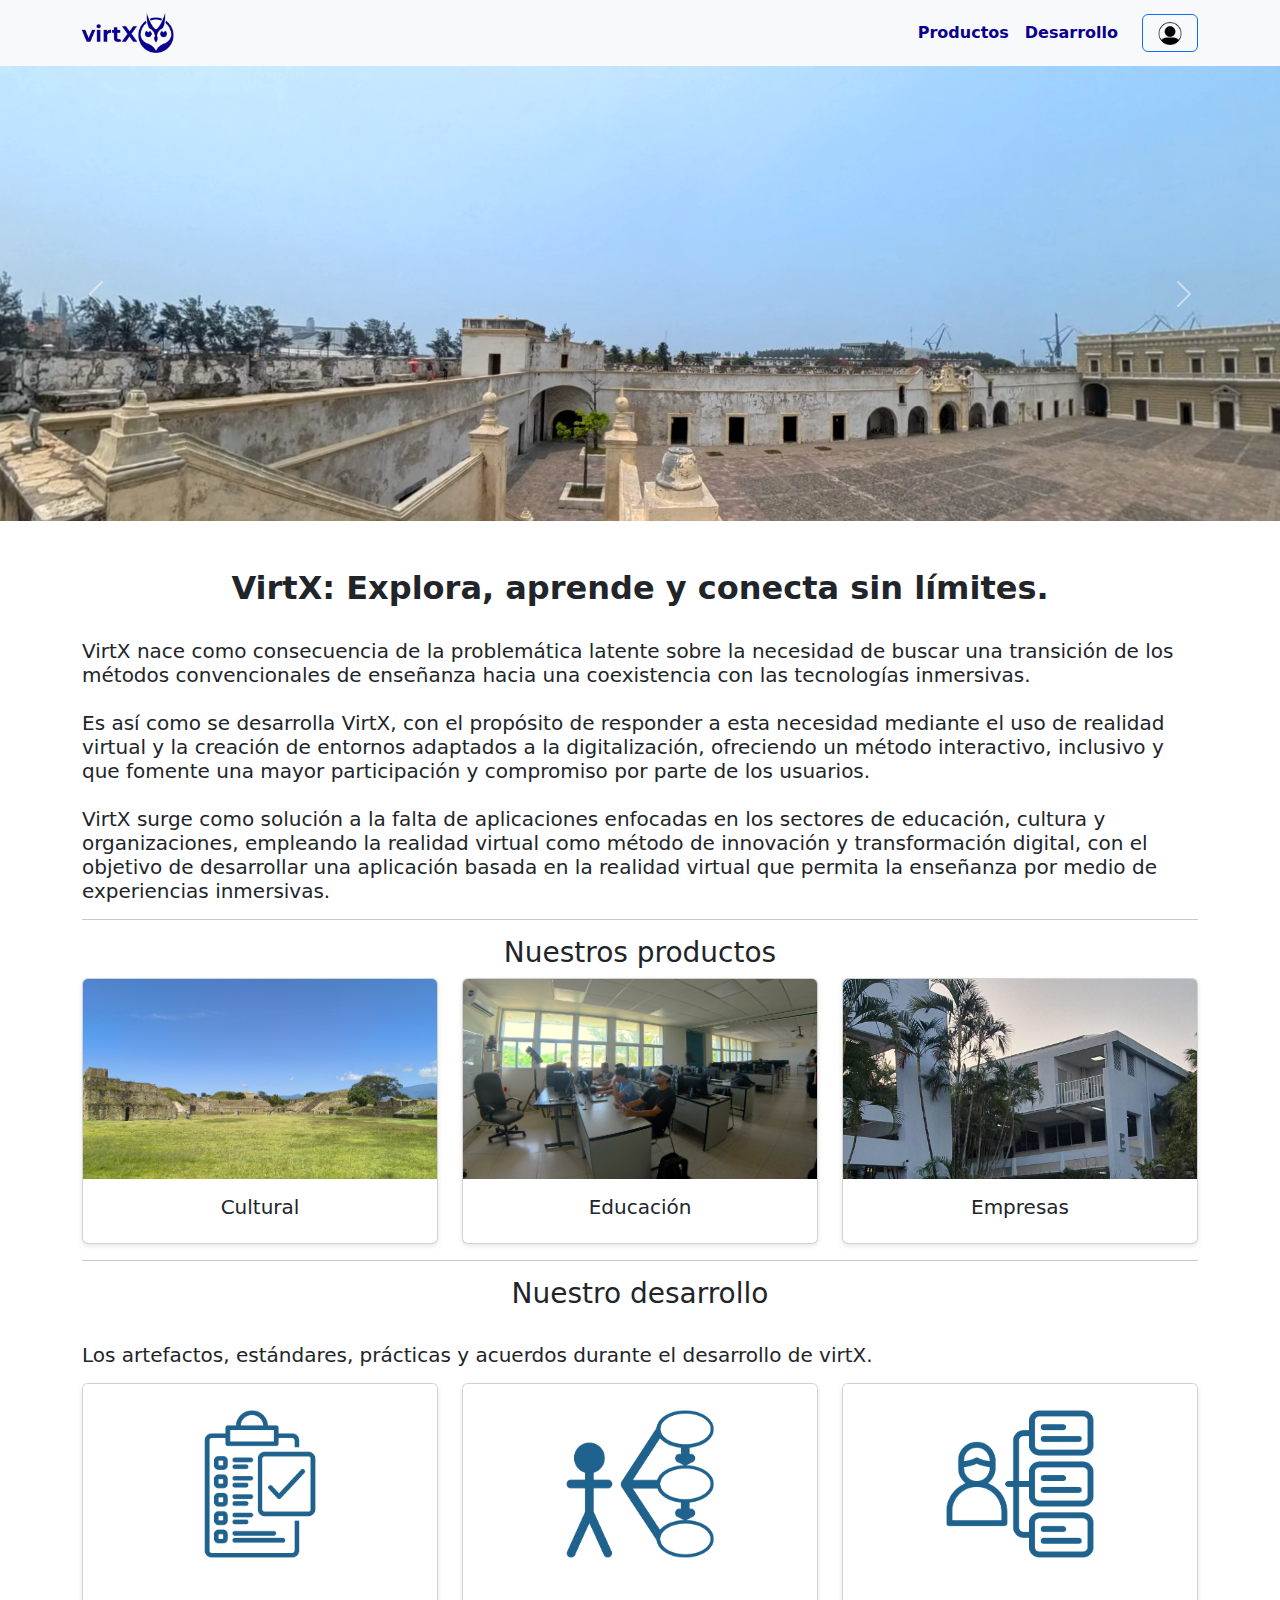
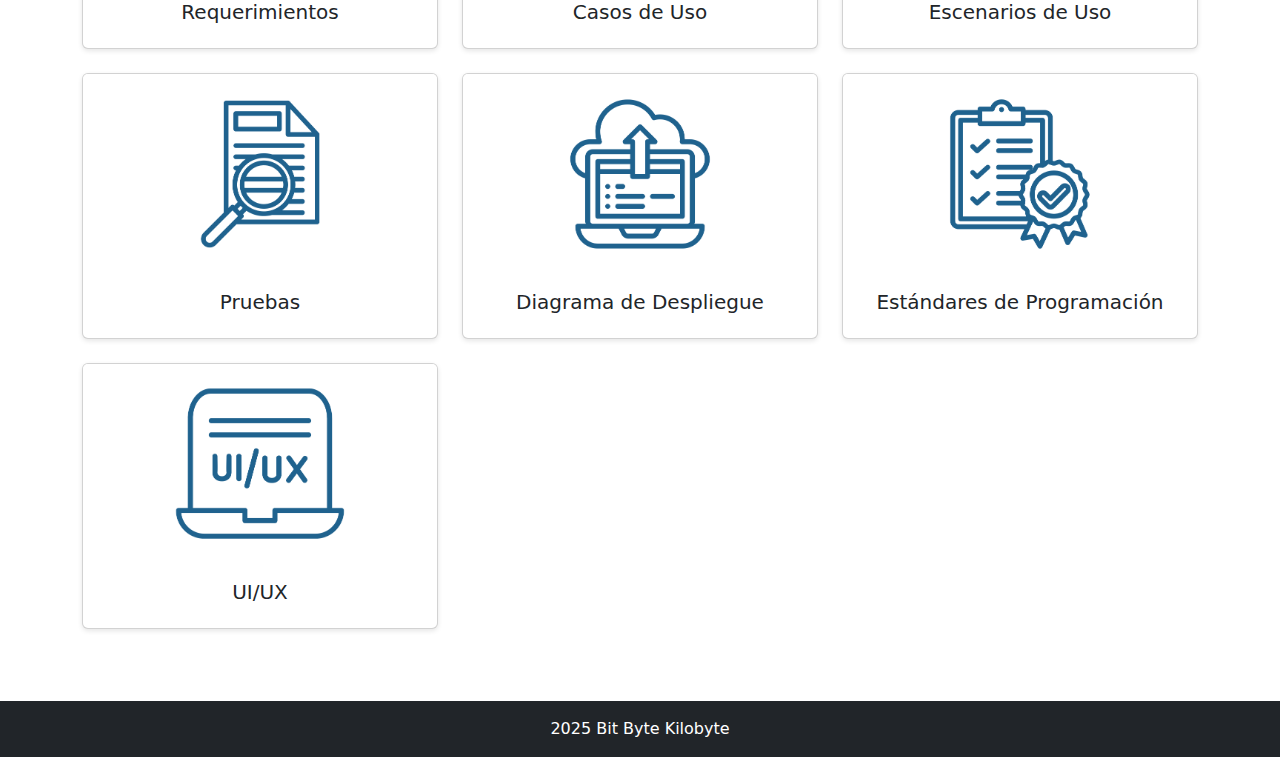
==== commit c60a39c6: "favicon, foto empresa, virtx sin e" ====
--- a/index.html
+++ b/index.html
@@ -7,7 +7,10 @@
     <link href="main.css" rel="stylesheet">
     <!-- Bootstrap CSS -->
     <link href="https://cdn.jsdelivr.net/npm/bootstrap@5.3.2/dist/css/bootstrap.min.css" rel="stylesheet">
-    <title>VirteX</title>
+    <title>virtX</title>
+    <link rel="icon" type="image/png" href="./images/32.png">
+
+
 </head>
 <body>
 
